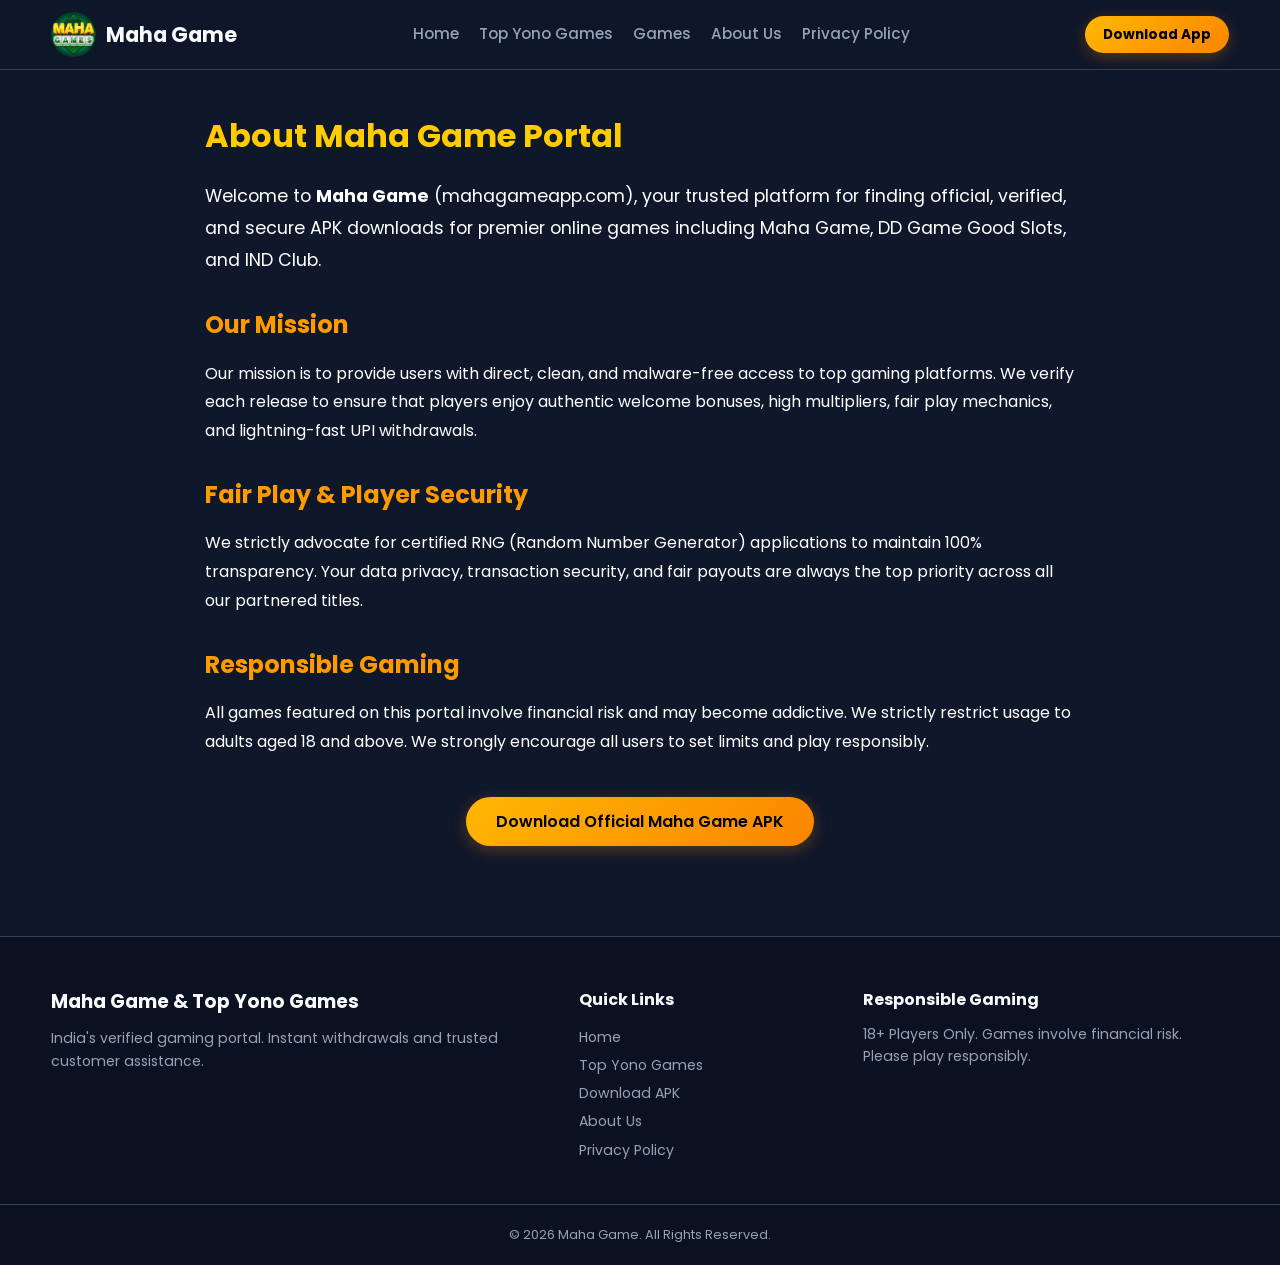
==== about.html @ 3af0f175 "Add files via upload" ====
<!DOCTYPE html>
<html lang="en">
<head>
    <meta charset="UTF-8">
    <meta name="viewport" content="width=device-width, initial-scale=1.0">
    <title>About Us | Maha Game & Top Yono Games Hub</title>
    <meta name="description" content="Learn more about Maha Game, DD Game Good Slots, and IND Club. India's verified portal for trusted online entertainment games.">
    <link rel="canonical" href="https://mahagameapp.com/about.html">
    <link rel="icon" type="image/webp" href="images/logo.webp">
    <link rel="stylesheet" href="style.css">
    <link rel="preconnect" href="https://fonts.googleapis.com">
    <link rel="preconnect" href="https://fonts.gstatic.com" crossorigin>
    <link href="https://fonts.googleapis.com/css2?family=Poppins:wght@300;400;500;600;700&display=swap" rel="stylesheet">
</head>
<body>
    <header class="site-header">
        <div class="container nav-wrapper">
            <a href="index.html" class="brand-logo">
                <img src="images/logo.webp" alt="Maha Game Logo" width="45" height="45">
                <span>Maha Game</span>
            </a>
            <nav class="main-nav">
                <a href="index.html">Home</a>
                <a href="index.html#partner-apps">Top Yono Games</a>
                <a href="index.html#games">Games</a>
                <a href="about.html" class="active">About Us</a>
                <a href="privacy.html">Privacy Policy</a>
            </nav>
            <div class="header-action">
                <a href="https://b-mahagames.com/?code=J24G3LTM7PL&t=1788603895" target="_blank" rel="noopener noreferrer" class="btn btn-primary btn-sm">Download App</a>
            </div>
        </div>
    </header>

    <main class="container page-content-area" style="padding: 40px 15px; max-width: 900px; margin: 0 auto; color: #fff;">
        <h1 style="color: #ffcc00; margin-bottom: 20px;">About Maha Game Portal</h1>
        <p style="font-size: 1.1rem; line-height: 1.8; margin-bottom: 20px;">
            Welcome to <strong>Maha Game</strong> (mahagameapp.com), your trusted platform for finding official, verified, and secure APK downloads for premier online games including Maha Game, DD Game Good Slots, and IND Club.
        </p>
        
        <h2 style="color: #ff9900; margin-top: 30px; margin-bottom: 15px;">Our Mission</h2>
        <p style="line-height: 1.8; margin-bottom: 20px;">
            Our mission is to provide users with direct, clean, and malware-free access to top gaming platforms. We verify each release to ensure that players enjoy authentic welcome bonuses, high multipliers, fair play mechanics, and lightning-fast UPI withdrawals.
        </p>

        <h2 style="color: #ff9900; margin-top: 30px; margin-bottom: 15px;">Fair Play & Player Security</h2>
        <p style="line-height: 1.8; margin-bottom: 20px;">
            We strictly advocate for certified RNG (Random Number Generator) applications to maintain 100% transparency. Your data privacy, transaction security, and fair payouts are always the top priority across all our partnered titles.
        </p>

        <h2 style="color: #ff9900; margin-top: 30px; margin-bottom: 15px;">Responsible Gaming</h2>
        <p style="line-height: 1.8; margin-bottom: 30px;">
            All games featured on this portal involve financial risk and may become addictive. We strictly restrict usage to adults aged 18 and above. We strongly encourage all users to set limits and play responsibly.
        </p>

        <div style="text-align: center; margin-top: 40px;">
            <a href="https://b-mahagames.com/?code=J24G3LTM7PL&t=1788603895" target="_blank" rel="noopener noreferrer" class="btn btn-primary" style="padding: 12px 30px; font-weight: 600;">Download Official Maha Game APK</a>
        </div>
    </main>

    <footer class="site-footer">
        <div class="container footer-content">
            <div class="footer-brand">
                <h3>Maha Game & Top Yono Games</h3>
                <p>India's verified gaming portal. Instant withdrawals and trusted customer assistance.</p>
            </div>
            <div class="footer-links">
                <h4>Quick Links</h4>
                <ul>
                    <li><a href="index.html">Home</a></li>
                    <li><a href="index.html#partner-apps">Top Yono Games</a></li>
                    <li><a href="https://b-mahagames.com/?code=J24G3LTM7PL&t=1788603895" target="_blank" rel="noopener noreferrer">Download APK</a></li>
                    <li><a href="about.html">About Us</a></li>
                    <li><a href="privacy.html">Privacy Policy</a></li>
                </ul>
            </div>
            <div class="footer-legal">
                <h4>Responsible Gaming</h4>
                <p>18+ Players Only. Games involve financial risk. Please play responsibly.</p>
            </div>
        </div>
        <div class="footer-bottom">
            <p>&copy; 2026 Maha Game. All Rights Reserved.</p>
        </div>
    </footer>
</body>
</html>
---- style.css ----
/* --- Reset & Global Variables --- */
:root {
    --primary-gold: #ffb703;
    --primary-orange: #fb8500;
    --primary-dark: #0f172a;
    --secondary-dark: #1e293b;
    --card-bg: #1e293b;
    --accent-blue: #0284c7;
    --accent-green: #10b981;
    --text-light: #f8fafc;
    --text-muted: #94a3b8;
    --border-color: #334155;
    --radius-sm: 6px;
    --radius-md: 12px;
    --radius-lg: 16px;
    --shadow: 0 10px 25px rgba(0, 0, 0, 0.3);
}

* {
    margin: 0;
    padding: 0;
    box-sizing: border-box;
    font-family: 'Poppins', sans-serif;
    scroll-behavior: smooth;
}

body {
    background-color: var(--primary-dark);
    color: var(--text-light);
    line-height: 1.6;
    overflow-x: hidden;
}

.container {
    width: 92%;
    max-width: 1280px;
    margin: 0 auto;
}

/* --- Header / Navbar --- */
.site-header {
    background: rgba(15, 23, 42, 0.95);
    backdrop-filter: blur(8px);
    position: sticky;
    top: 0;
    z-index: 1000;
    border-bottom: 1px solid var(--border-color);
}

.nav-wrapper {
    display: flex;
    justify-content: space-between;
    align-items: center;
    padding: 12px 0;
}

.brand-logo {
    display: flex;
    align-items: center;
    gap: 10px;
    text-decoration: none;
    color: var(--text-light);
    font-weight: 700;
    font-size: 1.3rem;
}

.brand-logo img {
    border-radius: 50%;
}

.main-nav {
    display: flex;
    gap: 20px;
}

.main-nav a {
    color: var(--text-muted);
    text-decoration: none;
    font-weight: 500;
    font-size: 0.95rem;
    transition: 0.2s;
}

.main-nav a:hover {
    color: var(--primary-gold);
}

.menu-toggle {
    display: none;
    background: none;
    border: none;
    color: #fff;
    font-size: 1.6rem;
    cursor: pointer;
}

/* --- Layout Structure: Content + Right Sidebar --- */
.page-layout {
    display: grid;
    grid-template-columns: 1fr 340px;
    gap: 30px;
    padding: 30px 0;
    position: relative;
}

.main-content {
    display: flex;
    flex-direction: column;
    gap: 45px;
}

/* --- Standard Buttons --- */
.btn {
    display: inline-flex;
    align-items: center;
    justify-content: center;
    padding: 12px 24px;
    border-radius: var(--radius-md);
    font-weight: 600;
    text-decoration: none;
    transition: all 0.3s ease;
    cursor: pointer;
    border: none;
    position: relative;
}

/* Header & Card Download Button (Animated Border Glow) */
.btn-primary {
    background: linear-gradient(135deg, #ffb703, #fb8500);
    color: #000;
    font-weight: 700;
    border-radius: 30px;
    box-shadow: 0 4px 15px rgba(251, 133, 0, 0.3);
}

.btn-primary:hover {
    transform: translateY(-2px);
    box-shadow: 0 0 20px rgba(255, 183, 3, 0.7), 0 0 35px rgba(251, 133, 0, 0.5);
    background: linear-gradient(135deg, #ffd166, #ff9f1c);
}

/* Big Hero Download Button (Live Gradient Running Border Effect) */
.btn-download-gold {
    background: #0f172a;
    color: #fff;
    font-size: 1.1rem;
    padding: 16px 34px;
    border-radius: 50px;
    position: relative;
    z-index: 1;
    overflow: hidden;
    box-shadow: 0 8px 25px rgba(0, 0, 0, 0.5);
}

.btn-download-gold::before {
    content: '';
    position: absolute;
    top: -50%;
    left: -50%;
    width: 200%;
    height: 200%;
    background: conic-gradient(transparent, #ffb703, #fb8500, #ff0055, #00f0ff, transparent 65%);
    animation: rotateBorder 3.5s linear infinite;
    z-index: -2;
}

.btn-download-gold::after {
    content: '';
    position: absolute;
    inset: 3px;
    background: linear-gradient(135deg, #1e293b, #0f172a);
    border-radius: 47px;
    z-index: -1;
    transition: background 0.3s ease;
}

.btn-download-gold:hover::after {
    background: linear-gradient(135deg, #0f172a, #1e293b);
}

.btn-download-gold:hover {
    color: var(--primary-gold);
    transform: scale(1.03);
    box-shadow: 0 0 25px rgba(255, 183, 3, 0.6), 0 0 40px rgba(251, 133, 0, 0.4);
}

@keyframes rotateBorder {
    0% { transform: rotate(0deg); }
    100% { transform: rotate(360deg); }
}

.btn-secondary {
    background: var(--secondary-dark);
    color: #fff;
    border: 1px solid var(--border-color);
}

.btn-secondary:hover {
    background: #334155;
}

.btn-sm {
    padding: 8px 18px;
    font-size: 0.85rem;
}

.btn-outline {
    background: transparent;
    border: 2px solid var(--primary-gold);
    color: var(--primary-gold);
}

.btn-outline:hover {
    background: rgba(255, 183, 3, 0.1);
    box-shadow: 0 0 15px rgba(255, 183, 3, 0.3);
}

.full-width {
    width: 100%;
}

/* --- Hero Section --- */
.hero-section {
    display: grid;
    grid-template-columns: 1.2fr 0.8fr;
    gap: 25px;
    align-items: center;
    background: linear-gradient(145deg, #1e293b 0%, #0f172a 100%);
    padding: 35px;
    border-radius: var(--radius-lg);
    border: 1px solid var(--border-color);
}

.badge-tag {
    background: rgba(255, 183, 3, 0.15);
    color: var(--primary-gold);
    padding: 6px 14px;
    font-size: 0.85rem;
    font-weight: 600;
    border-radius: 20px;
    display: inline-block;
    margin-bottom: 15px;
}

.hero-content h1 {
    font-size: 2.1rem;
    line-height: 1.25;
    margin-bottom: 15px;
}

.hero-content p {
    color: var(--text-muted);
    font-size: 1rem;
    margin-bottom: 25px;
}

.hero-buttons {
    display: flex;
    gap: 15px;
    margin-bottom: 30px;
    flex-wrap: wrap;
}

/* --- Trust Stats Bar --- */
.stats-grid {
    display: grid;
    grid-template-columns: repeat(4, 1fr);
    gap: 10px;
    background: rgba(15, 23, 42, 0.6);
    padding: 15px;
    border-radius: var(--radius-md);
    border: 1px solid var(--border-color);
}

.stat-card {
    text-align: center;
}

.stat-num {
    display: block;
    font-size: 1.25rem;
    font-weight: 800;
    color: var(--primary-gold);
}

.stat-label {
    font-size: 0.75rem;
    color: var(--text-muted);
}

/* --- HERO FLOATING WIDGETS & DAILY JACKPOT ANIMATION --- */
.interactive-hero-box {
    position: relative;
    display: flex;
    flex-direction: column;
    align-items: center;
    justify-content: center;
    min-height: 360px;
    padding: 10px;
}

/* 1. Daily Jackpot Card */
.floating-jackpot-card {
    position: absolute;
    top: 0;
    right: 20px;
    background: #1e293b;
    border: 1.5px solid rgba(255, 183, 3, 0.4);
    padding: 12px 20px;
    border-radius: 14px;
    display: flex;
    align-items: center;
    gap: 14px;
    box-shadow: 0 10px 30px rgba(0, 0, 0, 0.5), 0 0 15px rgba(255, 183, 3, 0.2);
    z-index: 3;
}

.jackpot-icon {
    font-size: 1.8rem;
}

.jackpot-details {
    display: flex;
    flex-direction: column;
}

.jackpot-label {
    font-size: 0.72rem;
    font-weight: 700;
    color: #94a3b8;
    letter-spacing: 0.5px;
}

.jackpot-amount {
    font-size: 1.35rem;
    font-weight: 800;
    color: #ff0055;
    text-shadow: 0 0 10px rgba(255, 0, 85, 0.3);
}

/* 2. Hot Right Now Card */
.hot-now-card {
    background: #1e293b;
    border: 1px solid #334155;
    border-radius: 18px;
    padding: 22px 24px;
    width: 88%;
    max-width: 320px;
    box-shadow: 0 15px 35px rgba(0, 0, 0, 0.4);
    margin-top: 40px;
}

.hot-header {
    display: flex;
    justify-content: space-between;
    align-items: center;
    margin-bottom: 16px;
    padding-bottom: 8px;
    border-bottom: 1px solid #334155;
}

.hot-title {
    display: flex;
    align-items: center;
    gap: 6px;
    font-size: 0.95rem;
    color: #f8fafc;
}

.live-pulse-badge {
    font-size: 0.7rem;
    font-weight: 700;
    color: #ef4444;
    background: rgba(239, 68, 68, 0.15);
    padding: 3px 8px;
    border-radius: 20px;
    border: 1px solid rgba(239, 68, 68, 0.3);
}

.hot-game-row {
    display: flex;
    align-items: center;
    gap: 14px;
    padding: 10px 0;
}

.hot-game-row:not(:last-child) {
    border-bottom: 1px solid rgba(51, 65, 85, 0.4);
}

.mini-app-badge {
    width: 38px;
    height: 38px;
    border-radius: 10px;
    display: flex;
    align-items: center;
    justify-content: center;
    font-weight: 800;
    font-size: 0.85rem;
    color: #fff;
}

.red-badge {
    background: linear-gradient(135deg, #ef4444, #991b1b);
}

.gold-badge {
    background: linear-gradient(135deg, #f59e0b, #b45309);
}

.hot-game-text {
    display: flex;
    flex-direction: column;
}

.hot-game-text strong {
    font-size: 0.92rem;
    color: #f8fafc;
}

.hot-game-text small {
    font-size: 0.76rem;
    color: #94a3b8;
}

/* 3. Players Online Badge */
.online-players-badge {
    position: absolute;
    bottom: -10px;
    right: 15px;
    background: #0f172a;
    border: 1px solid #334155;
    padding: 8px 16px;
    border-radius: 50px;
    display: flex;
    align-items: center;
    gap: 10px;
    box-shadow: 0 10px 25px rgba(0, 0, 0, 0.6);
    z-index: 3;
}

.avatar-group {
    display: flex;
}

.avatar {
    width: 24px;
    height: 24px;
    border-radius: 50%;
    background: #334155;
    display: flex;
    align-items: center;
    justify-content: center;
    font-size: 0.7rem;
    border: 1.5px solid #0f172a;
    margin-left: -6px;
}

.avatar:first-child {
    margin-left: 0;
}

.online-text {
    display: flex;
    flex-direction: column;
}

.online-text strong {
    font-size: 0.82rem;
    color: #10b981;
}

.online-text small {
    font-size: 0.68rem;
    color: #94a3b8;
}

/* Smooth Floating Animations */
.float-anim {
    animation: floatingUpDown 3.5s ease-in-out infinite;
}

.float-anim-slow {
    animation: floatingUpDown 4.5s ease-in-out infinite reverse;
}

@keyframes floatingUpDown {
    0% { transform: translateY(0px); }
    50% { transform: translateY(-9px); }
    100% { transform: translateY(0px); }
}

/* --- Top Trending Apps (DD Game & IND Club Cards) --- */
.partner-apps-section .section-title {
    text-align: center;
    margin-bottom: 25px;
}

.top-apps-grid {
    display: grid;
    grid-template-columns: repeat(auto-fit, minmax(280px, 1fr));
    gap: 20px;
}

.top-app-box {
    background: var(--card-bg);
    border: 1px solid var(--border-color);
    padding: 24px;
    border-radius: var(--radius-md);
    display: flex;
    flex-direction: column;
    justify-content: space-between;
    transition: 0.3s ease;
}

.top-app-box:hover {
    transform: translateY(-4px);
    border-color: var(--primary-gold);
}

.highlight-border {
    border: 1.5px solid var(--primary-gold);
    box-shadow: 0 4px 20px rgba(255, 183, 3, 0.15);
}

.top-app-header {
    display: flex;
    align-items: center;
    gap: 14px;
    margin-bottom: 12px;
}

.app-icon {
    font-size: 2.2rem;
    background: #0f172a;
    padding: 10px;
    border-radius: var(--radius-sm);
    border: 1px solid var(--border-color);
}

.top-app-header h3 {
    font-size: 1.15rem;
    color: var(--text-light);
}

.app-meta {
    font-size: 0.78rem;
    color: var(--primary-gold);
    font-weight: 500;
}

.app-desc {
    font-size: 0.88rem;
    color: var(--text-muted);
    margin-bottom: 15px;
    line-height: 1.5;
}

.app-tags {
    display: flex;
    gap: 8px;
    flex-wrap: wrap;
    margin-bottom: 18px;
}

.app-tags span {
    font-size: 0.72rem;
    background: #0f172a;
    color: var(--primary-gold);
    padding: 3px 10px;
    border-radius: 20px;
    border: 1px solid var(--border-color);
}

/* --- Quick Download Box --- */
.quick-download-box {
    background: var(--card-bg);
    border: 1px solid var(--border-color);
    padding: 30px;
    border-radius: var(--radius-lg);
    text-align: center;
}

.download-cards-grid {
    display: grid;
    grid-template-columns: repeat(auto-fit, minmax(240px, 1fr));
    gap: 20px;
    margin-top: 20px;
}

.dl-card {
    background: #0f172a;
    padding: 25px;
    border-radius: var(--radius-md);
    border: 1px solid var(--border-color);
}

.dl-icon {
    font-size: 2.2rem;
    margin-bottom: 10px;
}

/* --- Features Grid --- */
.features-section .section-title {
    text-align: center;
    margin-bottom: 30px;
}

.features-grid {
    display: grid;
    grid-template-columns: repeat(auto-fit, minmax(240px, 1fr));
    gap: 20px;
}

.feature-box {
    background: var(--card-bg);
    padding: 20px;
    border-radius: var(--radius-md);
    border: 1px solid var(--border-color);
    transition: 0.3s ease;
}

.feature-box:hover {
    border-color: var(--primary-gold);
    transform: translateY(-4px);
}

.feature-box img {
    width: 100%;
    height: 140px;
    object-fit: cover;
    border-radius: var(--radius-sm);
    margin-bottom: 15px;
}

.feature-box h3 {
    font-size: 1.15rem;
    margin-bottom: 8px;
}

.feature-box p {
    color: var(--text-muted);
    font-size: 0.88rem;
}

/* --- Games Directory Grid --- */
.games-directory-section .section-title {
    text-align: center;
    margin-bottom: 25px;
}

.games-category-grid {
    display: grid;
    grid-template-columns: repeat(auto-fit, minmax(260px, 1fr));
    gap: 18px;
}

.game-item-card {
    background: var(--card-bg);
    border: 1px solid var(--border-color);
    padding: 22px;
    border-radius: var(--radius-md);
    position: relative;
    transition: 0.3s ease;
}

.game-item-card:hover {
    border-color: var(--primary-gold);
    transform: translateY(-3px);
}

.game-item-badge {
    position: absolute;
    top: 15px;
    right: 15px;
    background: rgba(255, 183, 3, 0.15);
    color: var(--primary-gold);
    font-size: 0.72rem;
    font-weight: 700;
    padding: 3px 8px;
    border-radius: 4px;
}

.game-item-card h3 {
    font-size: 1.15rem;
    margin-bottom: 8px;
    color: var(--text-light);
}

.game-item-card p {
    font-size: 0.88rem;
    color: var(--text-muted);
}

/* --- VIP & Referral Table Styling --- */
.vip-referral-section .section-title {
    text-align: center;
    margin-bottom: 25px;
}

.vip-table-wrapper {
    overflow-x: auto;
    background: var(--card-bg);
    border: 1px solid var(--border-color);
    border-radius: var(--radius-md);
}

.custom-table {
    width: 100%;
    border-collapse: collapse;
    text-align: left;
    font-size: 0.92rem;
}

.custom-table th {
    background: #0f172a;
    padding: 14px 18px;
    color: var(--primary-gold);
    font-weight: 600;
    border-bottom: 1px solid var(--border-color);
}

.custom-table td {
    padding: 14px 18px;
    border-bottom: 1px solid var(--border-color);
    color: var(--text-light);
}

.custom-table tr:hover td {
    background: rgba(255, 255, 255, 0.02);
}

/* --- Steps Section --- */
.steps-container {
    display: grid;
    grid-template-columns: repeat(auto-fit, minmax(220px, 1fr));
    gap: 20px;
}

.step-card {
    background: var(--card-bg);
    padding: 25px;
    border-radius: var(--radius-md);
    border: 1px solid var(--border-color);
    position: relative;
}

.step-badge {
    width: 38px;
    height: 38px;
    background: var(--primary-gold);
    color: #000;
    font-weight: 800;
    display: flex;
    align-items: center;
    justify-content: center;
    border-radius: 50%;
    margin-bottom: 15px;
}

/* --- Reviews Section --- */
.reviews-grid {
    display: grid;
    grid-template-columns: repeat(auto-fit, minmax(260px, 1fr));
    gap: 20px;
}

.review-card {
    background: var(--card-bg);
    padding: 20px;
    border-radius: var(--radius-md);
    border: 1px solid var(--border-color);
}

.review-stars {
    color: #ffd166;
    margin-bottom: 8px;
}

.review-text {
    font-size: 0.92rem;
    color: var(--text-light);
    margin-bottom: 12px;
}

.reviewer-name {
    font-size: 0.82rem;
    color: var(--primary-gold);
    font-weight: 600;
}

/* --- FAQ Accordion --- */
.faq-accordion {
    display: flex;
    flex-direction: column;
    gap: 12px;
}

.faq-item {
    background: var(--card-bg);
    border: 1px solid var(--border-color);
    border-radius: var(--radius-sm);
    padding: 16px;
}

.faq-item summary {
    font-weight: 600;
    cursor: pointer;
    color: var(--text-light);
    outline: none;
}

.faq-item p {
    margin-top: 10px;
    color: var(--text-muted);
    font-size: 0.92rem;
}

/* --- Right Side Popular Yono Games Sticky Panel --- */
.popular-games-panel {
    background: var(--card-bg);
    border: 1px solid var(--border-color);
    border-radius: var(--radius-lg);
    padding: 20px;
    height: fit-content;
    position: sticky;
    top: 90px;
    box-shadow: var(--shadow);
}

.panel-header {
    display: flex;
    justify-content: space-between;
    align-items: center;
    border-bottom: 1px solid var(--border-color);
    padding-bottom: 12px;
    margin-bottom: 12px;
}

.panel-title-wrap {
    display: flex;
    align-items: center;
    gap: 8px;
}

.panel-title-wrap h3 {
    font-size: 1.05rem;
    font-weight: 700;
}

.panel-badge {
    background: #ef4444;
    color: #fff;
    font-size: 0.7rem;
    font-weight: 700;
    padding: 2px 6px;
    border-radius: 4px;
}

.close-panel-btn {
    display: none;
    background: none;
    border: none;
    color: var(--text-muted);
    font-size: 1.4rem;
    cursor: pointer;
}

.panel-subtext {
    font-size: 0.8rem;
    color: var(--text-muted);
    margin-bottom: 15px;
}

.game-btn-list {
    display: flex;
    flex-direction: column;
    gap: 10px;
    max-height: 72vh;
    overflow-y: auto;
    padding-right: 4px;
}

.game-btn-list::-webkit-scrollbar {
    width: 4px;
}
.game-btn-list::-webkit-scrollbar-thumb {
    background: var(--border-color);
    border-radius: 4px;
}

.game-link-card {
    display: flex;
    align-items: center;
    justify-content: space-between;
    background: #0f172a;
    padding: 12px 14px;
    border-radius: var(--radius-sm);
    text-decoration: none;
    border: 1px solid var(--border-color);
    transition: 0.2s ease;
}

.game-link-card:hover {
    border-color: var(--primary-gold);
    background: #172554;
    transform: translateX(3px);
}

.highlight-card {
    border: 1px solid var(--primary-gold);
    background: rgba(255, 183, 3, 0.06);
}

.game-info {
    display: flex;
    flex-direction: column;
}

.game-domain {
    font-size: 0.9rem;
    font-weight: 600;
    color: var(--text-light);
}

.game-tagline {
    font-size: 0.72rem;
    color: var(--text-muted);
}

.arrow-icon {
    color: var(--primary-gold);
    font-size: 0.9rem;
}

/* --- Mobile Floating Trigger & Responsive Drawer --- */
.mobile-drawer-trigger {
    display: none;
    position: fixed;
    bottom: 25px;
    right: 20px;
    z-index: 999;
    background: linear-gradient(135deg, var(--primary-gold), var(--primary-orange));
    color: #000;
    font-weight: 700;
    border: none;
    padding: 12px 20px;
    border-radius: 50px;
    box-shadow: 0 4px 20px rgba(0, 0, 0, 0.5);
    cursor: pointer;
    align-items: center;
    gap: 8px;
    font-size: 0.95rem;
}

.drawer-backdrop {
    display: none;
    position: fixed;
    top: 0;
    left: 0;
    width: 100vw;
    height: 100vh;
    background: rgba(0, 0, 0, 0.7);
    z-index: 1001;
}

.drawer-backdrop.active {
    display: block;
}

/* --- Footer --- */
.site-footer {
    background: #0b1120;
    border-top: 1px solid var(--border-color);
    padding: 50px 0 20px;
    margin-top: 50px;
}

.footer-content {
    display: grid;
    grid-template-columns: 2fr 1fr 1.5fr;
    gap: 40px;
    margin-bottom: 40px;
}

.footer-brand p, .footer-legal p {
    color: var(--text-muted);
    font-size: 0.88rem;
    margin-top: 10px;
}

.footer-links ul {
    list-style: none;
    margin-top: 10px;
}

.footer-links li a {
    color: var(--text-muted);
    text-decoration: none;
    font-size: 0.88rem;
    line-height: 2;
}

.footer-links li a:hover {
    color: var(--primary-gold);
}

.footer-bottom {
    text-align: center;
    border-top: 1px solid var(--border-color);
    padding-top: 20px;
    font-size: 0.8rem;
    color: var(--text-muted);
}

/* --- Responsiveness for Mobile & Tablets --- */
@media (max-width: 992px) {
    .page-layout {
        grid-template-columns: 1fr;
    }

    .hero-section {
        grid-template-columns: 1fr;
        text-align: center;
    }

    .hero-buttons {
        justify-content: center;
    }

    .stats-grid {
        grid-template-columns: repeat(2, 1fr);
        gap: 15px;
    }

    .popular-games-panel {
        position: fixed;
        top: 0;
        right: -100%;
        width: 320px;
        height: 100vh;
        z-index: 1002;
        border-radius: 0;
        transition: right 0.35s ease;
    }

    .popular-games-panel.active {
        right: 0;
    }

    .close-panel-btn {
        display: block;
    }

    .mobile-drawer-trigger {
        display: flex;
    }

    .footer-content {
        grid-template-columns: 1fr;
        gap: 25px;
    }

    .floating-jackpot-card {
        position: static;
        margin-bottom: 15px;
        width: 100%;
        justify-content: center;
    }

    .online-players-badge {
        position: static;
        margin-top: 15px;
    }

    .hot-now-card {
        margin-top: 0;
        width: 100%;
    }
}

@media (max-width: 650px) {
    .main-nav {
        display: none;
        flex-direction: column;
        position: absolute;
        top: 100%;
        left: 0;
        width: 100%;
        background: var(--secondary-dark);
        padding: 20px;
        border-bottom: 1px solid var(--border-color);
    }

    .main-nav.nav-active {
        display: flex;
    }

    .menu-toggle {
        display: block;
    }

    .hero-content h1 {
        font-size: 1.6rem;
    }
}
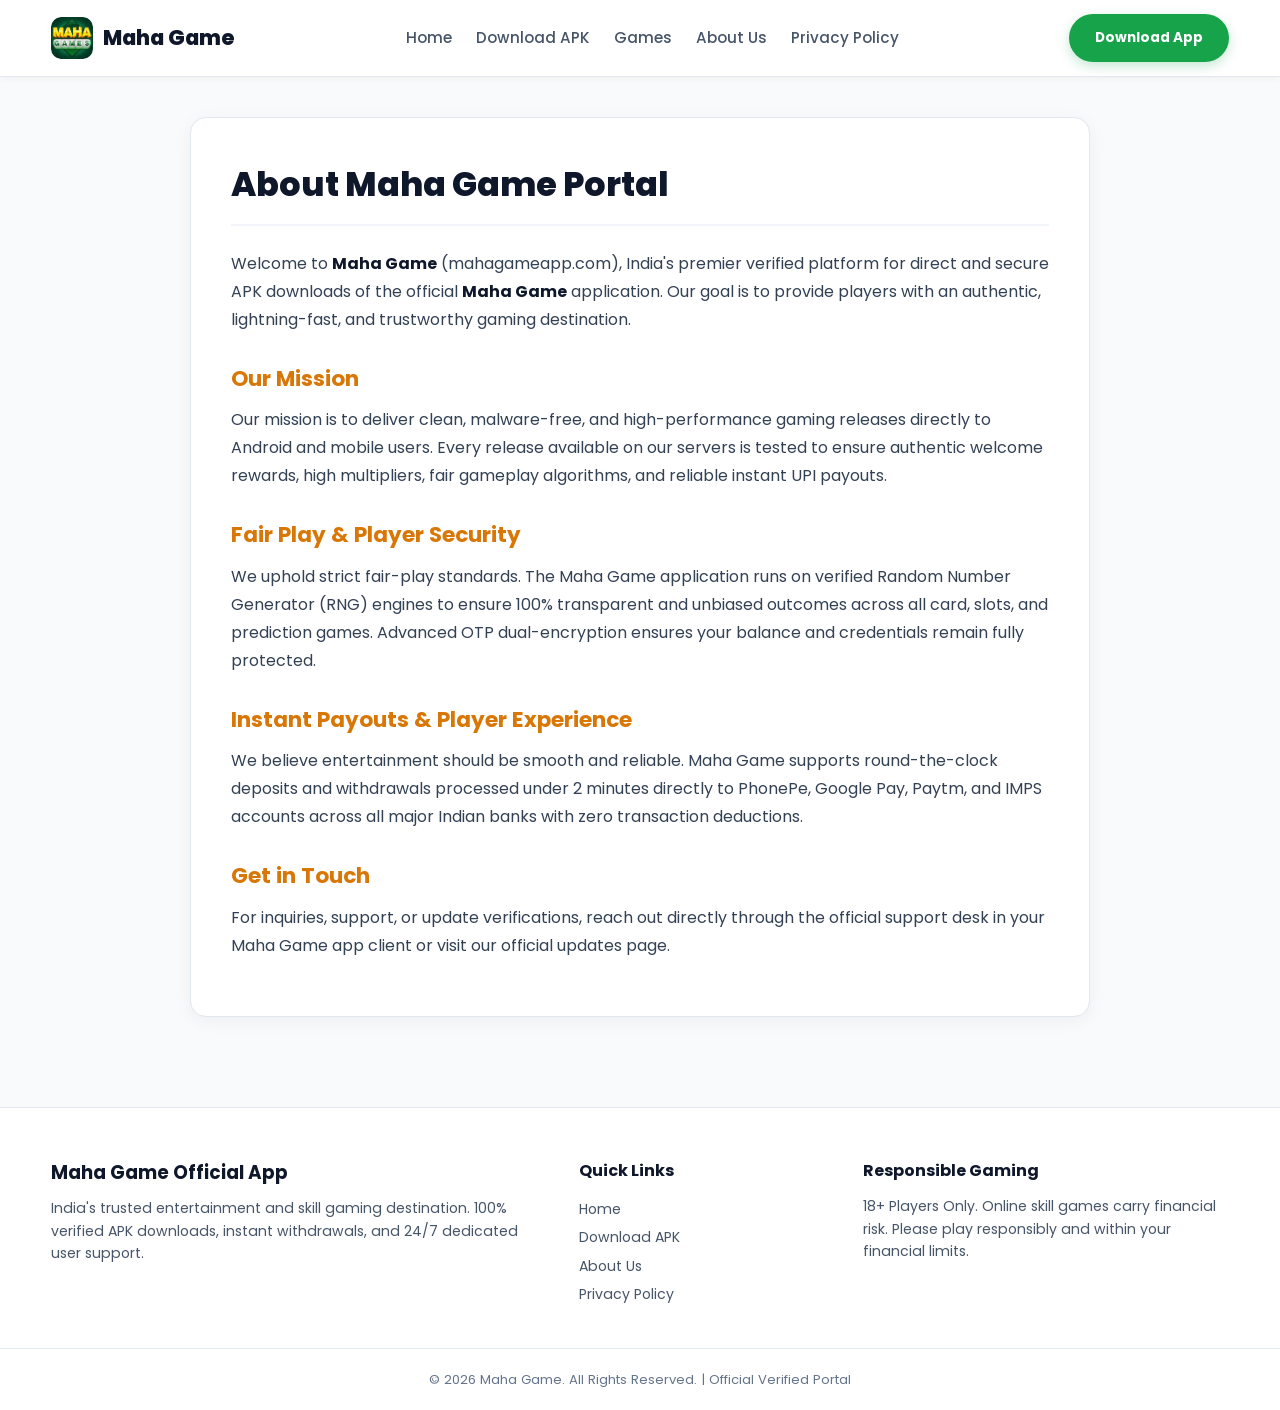
==== commit 4e4d5780: "Update about.html" ====
--- a/about.html
+++ b/about.html
@@ -3,85 +3,137 @@
 <head>
     <meta charset="UTF-8">
     <meta name="viewport" content="width=device-width, initial-scale=1.0">
-    <title>About Us | Maha Game & Top Yono Games Hub</title>
-    <meta name="description" content="Learn more about Maha Game, DD Game Good Slots, and IND Club. India's verified portal for trusted online entertainment games.">
+    <title>About Us | Maha Game Official App Portal (2026)</title>
+    
+    <meta name="description" content="Learn about Maha Game Official App portal. We provide verified, safe, and authentic APK downloads for Maha Game with instant UPI withdrawals and ₹500 signup bonus.">
+    <meta name="robots" content="index, follow">
     <link rel="canonical" href="https://mahagameapp.com/about.html">
+
     <link rel="icon" type="image/webp" href="images/logo.webp">
     <link rel="stylesheet" href="style.css">
+
     <link rel="preconnect" href="https://fonts.googleapis.com">
     <link rel="preconnect" href="https://fonts.gstatic.com" crossorigin>
-    <link href="https://fonts.googleapis.com/css2?family=Poppins:wght@300;400;500;600;700&display=swap" rel="stylesheet">
+    <link href="https://fonts.googleapis.com/css2?family=Poppins:wght@300;400;500;600;700;800&display=swap" rel="stylesheet">
+
+    <style>
+        .inner-page-wrapper {
+            padding: 40px 0;
+            min-height: 75vh;
+        }
+        .content-card {
+            background: #ffffff;
+            border: 1px solid #e2e8f0;
+            border-radius: 16px;
+            padding: 40px;
+            box-shadow: 0 4px 18px rgba(15, 23, 42, 0.05);
+            max-width: 900px;
+            margin: 0 auto;
+        }
+        .content-card h1 {
+            color: #0f172a;
+            font-size: 2.1rem;
+            font-weight: 800;
+            margin-bottom: 24px;
+            border-bottom: 2px solid #f1f5f9;
+            padding-bottom: 12px;
+        }
+        .content-card h2 {
+            color: #d97706;
+            font-size: 1.35rem;
+            font-weight: 700;
+            margin-top: 28px;
+            margin-bottom: 10px;
+        }
+        .content-card p {
+            color: #334155 !important;
+            font-size: 1rem;
+            line-height: 1.75;
+            margin-bottom: 16px;
+        }
+        .content-card strong {
+            color: #0f172a;
+        }
+    </style>
 </head>
 <body>
+
+    <!-- Header / Navbar -->
     <header class="site-header">
         <div class="container nav-wrapper">
             <a href="index.html" class="brand-logo">
-                <img src="images/logo.webp" alt="Maha Game Logo" width="45" height="45">
+                <img src="images/logo.webp" alt="Maha Game Official Logo" width="42" height="42">
                 <span>Maha Game</span>
             </a>
-            <nav class="main-nav">
+            <nav class="main-nav" id="mainNav">
                 <a href="index.html">Home</a>
-                <a href="index.html#partner-apps">Top Yono Games</a>
+                <a href="index.html#download">Download APK</a>
                 <a href="index.html#games">Games</a>
-                <a href="about.html" class="active">About Us</a>
+                <a href="about.html">About Us</a>
                 <a href="privacy.html">Privacy Policy</a>
             </nav>
             <div class="header-action">
-                <a href="https://b-mahagames.com/?code=J24G3LTM7PL&t=1788603895" target="_blank" rel="noopener noreferrer" class="btn btn-primary btn-sm">Download App</a>
+                <a href="https://b-mahagames.com/?code=J24G3LTM7PL&t=1788603895" target="_blank" rel="noopener noreferrer" class="btn btn-download-header">Download App</a>
+                <button class="menu-toggle" id="menuToggle" aria-label="Toggle Navigation">☰</button>
             </div>
         </div>
     </header>
 
-    <main class="container page-content-area" style="padding: 40px 15px; max-width: 900px; margin: 0 auto; color: #fff;">
-        <h1 style="color: #ffcc00; margin-bottom: 20px;">About Maha Game Portal</h1>
-        <p style="font-size: 1.1rem; line-height: 1.8; margin-bottom: 20px;">
-            Welcome to <strong>Maha Game</strong> (mahagameapp.com), your trusted platform for finding official, verified, and secure APK downloads for premier online games including Maha Game, DD Game Good Slots, and IND Club.
-        </p>
-        
-        <h2 style="color: #ff9900; margin-top: 30px; margin-bottom: 15px;">Our Mission</h2>
-        <p style="line-height: 1.8; margin-bottom: 20px;">
-            Our mission is to provide users with direct, clean, and malware-free access to top gaming platforms. We verify each release to ensure that players enjoy authentic welcome bonuses, high multipliers, fair play mechanics, and lightning-fast UPI withdrawals.
-        </p>
+    <!-- Main Content Area -->
+    <div class="inner-page-wrapper container">
+        <div class="content-card">
+            <h1>About Maha Game Portal</h1>
 
-        <h2 style="color: #ff9900; margin-top: 30px; margin-bottom: 15px;">Fair Play & Player Security</h2>
-        <p style="line-height: 1.8; margin-bottom: 20px;">
-            We strictly advocate for certified RNG (Random Number Generator) applications to maintain 100% transparency. Your data privacy, transaction security, and fair payouts are always the top priority across all our partnered titles.
-        </p>
+            <p>Welcome to <strong>Maha Game</strong> (mahagameapp.com), India's premier verified platform for direct and secure APK downloads of the official <strong>Maha Game</strong> application. Our goal is to provide players with an authentic, lightning-fast, and trustworthy gaming destination.</p>
 
-        <h2 style="color: #ff9900; margin-top: 30px; margin-bottom: 15px;">Responsible Gaming</h2>
-        <p style="line-height: 1.8; margin-bottom: 30px;">
-            All games featured on this portal involve financial risk and may become addictive. We strictly restrict usage to adults aged 18 and above. We strongly encourage all users to set limits and play responsibly.
-        </p>
+            <h2>Our Mission</h2>
+            <p>Our mission is to deliver clean, malware-free, and high-performance gaming releases directly to Android and mobile users. Every release available on our servers is tested to ensure authentic welcome rewards, high multipliers, fair gameplay algorithms, and reliable instant UPI payouts.</p>
 
-        <div style="text-align: center; margin-top: 40px;">
-            <a href="https://b-mahagames.com/?code=J24G3LTM7PL&t=1788603895" target="_blank" rel="noopener noreferrer" class="btn btn-primary" style="padding: 12px 30px; font-weight: 600;">Download Official Maha Game APK</a>
+            <h2>Fair Play & Player Security</h2>
+            <p>We uphold strict fair-play standards. The Maha Game application runs on verified Random Number Generator (RNG) engines to ensure 100% transparent and unbiased outcomes across all card, slots, and prediction games. Advanced OTP dual-encryption ensures your balance and credentials remain fully protected.</p>
+
+            <h2>Instant Payouts & Player Experience</h2>
+            <p>We believe entertainment should be smooth and reliable. Maha Game supports round-the-clock deposits and withdrawals processed under 2 minutes directly to PhonePe, Google Pay, Paytm, and IMPS accounts across all major Indian banks with zero transaction deductions.</p>
+
+            <h2>Get in Touch</h2>
+            <p>For inquiries, support, or update verifications, reach out directly through the official support desk in your Maha Game app client or visit our official updates page.</p>
         </div>
-    </main>
+    </div>
 
+    <!-- Footer -->
     <footer class="site-footer">
         <div class="container footer-content">
             <div class="footer-brand">
-                <h3>Maha Game & Top Yono Games</h3>
-                <p>India's verified gaming portal. Instant withdrawals and trusted customer assistance.</p>
+                <h3>Maha Game Official App</h3>
+                <p>India's trusted entertainment and skill gaming destination. 100% verified APK downloads, instant withdrawals, and 24/7 dedicated user support.</p>
             </div>
             <div class="footer-links">
                 <h4>Quick Links</h4>
                 <ul>
                     <li><a href="index.html">Home</a></li>
-                    <li><a href="index.html#partner-apps">Top Yono Games</a></li>
-                    <li><a href="https://b-mahagames.com/?code=J24G3LTM7PL&t=1788603895" target="_blank" rel="noopener noreferrer">Download APK</a></li>
+                    <li><a href="index.html#download">Download APK</a></li>
                     <li><a href="about.html">About Us</a></li>
                     <li><a href="privacy.html">Privacy Policy</a></li>
                 </ul>
             </div>
             <div class="footer-legal">
                 <h4>Responsible Gaming</h4>
-                <p>18+ Players Only. Games involve financial risk. Please play responsibly.</p>
+                <p>18+ Players Only. Online skill games carry financial risk. Please play responsibly and within your financial limits.</p>
             </div>
         </div>
         <div class="footer-bottom">
-            <p>&copy; 2026 Maha Game. All Rights Reserved.</p>
+            <p>&copy; 2026 Maha Game. All Rights Reserved. | Official Verified Portal</p>
         </div>
     </footer>
+
+    <script>
+        const menuToggle = document.getElementById('menuToggle');
+        const mainNav = document.getElementById('mainNav');
+        if (menuToggle) {
+            menuToggle.addEventListener('click', () => {
+                mainNav.classList.toggle('nav-active');
+            });
+        }
+    </script>
 </body>
-</html>+</html>
--- a/style.css
+++ b/style.css
@@ -1,57 +1,75 @@
-/* --- Reset & Global Variables --- */
+/* --- Clean White Theme & Design Variables --- */
 :root {
-    --primary-gold: #ffb703;
-    --primary-orange: #fb8500;
-    --primary-dark: #0f172a;
-    --secondary-dark: #1e293b;
-    --card-bg: #1e293b;
-    --accent-blue: #0284c7;
-    --accent-green: #10b981;
-    --text-light: #f8fafc;
-    --text-muted: #94a3b8;
-    --border-color: #334155;
-    --radius-sm: 6px;
-    --radius-md: 12px;
-    --radius-lg: 16px;
-    --shadow: 0 10px 25px rgba(0, 0, 0, 0.3);
+    --bg-page: #f8fafc;
+    --bg-white: #ffffff;
+    --text-primary: #0f172a;
+    --text-secondary: #475569;
+    --text-muted: #64748b;
+    --border-color: #e2e8f0;
+    --border-hover: #cbd5e1;
+    
+    /* Vibrant Action Accents */
+    --color-gold: #d97706;
+    --color-gold-light: #fef3c7;
+    --btn-green: #16a34a;
+    --btn-green-hover: #15803d;
+    --btn-gold: #f59e0b;
+    --btn-gold-hover: #d97706;
+    
+    --radius-sm: 8px;
+    --radius-md: 14px;
+    --radius-lg: 20px;
+    --shadow-sm: 0 2px 6px rgba(15, 23, 42, 0.04);
+    --shadow-md: 0 6px 18px rgba(15, 23, 42, 0.06);
+    --shadow-lg: 0 12px 30px rgba(15, 23, 42, 0.08);
 }
 
 * {
     margin: 0;
     padding: 0;
     box-sizing: border-box;
-    font-family: 'Poppins', sans-serif;
+    font-family: 'Poppins', system-ui, -apple-system, sans-serif;
+}
+
+html {
     scroll-behavior: smooth;
+    max-width: 100%;
+    overflow-x: hidden;
 }
 
 body {
-    background-color: var(--primary-dark);
-    color: var(--text-light);
+    background-color: var(--bg-page);
+    color: var(--text-primary);
     line-height: 1.6;
+    max-width: 100%;
     overflow-x: hidden;
+    position: relative;
+    width: 100%;
 }
 
 .container {
     width: 92%;
-    max-width: 1280px;
+    max-width: 1240px;
     margin: 0 auto;
 }
 
-/* --- Header / Navbar --- */
+/* --- Header / Navbar (Clean White) --- */
 .site-header {
-    background: rgba(15, 23, 42, 0.95);
-    backdrop-filter: blur(8px);
+    background: #ffffff;
     position: sticky;
     top: 0;
     z-index: 1000;
     border-bottom: 1px solid var(--border-color);
+    box-shadow: var(--shadow-sm);
+    width: 100%;
 }
 
 .nav-wrapper {
     display: flex;
     justify-content: space-between;
     align-items: center;
-    padding: 12px 0;
+    padding: 14px 0;
+    gap: 15px;
 }
 
 .brand-logo {
@@ -59,160 +77,124 @@
     align-items: center;
     gap: 10px;
     text-decoration: none;
-    color: var(--text-light);
-    font-weight: 700;
+    color: var(--text-primary);
+    font-weight: 800;
     font-size: 1.3rem;
+    flex-shrink: 0;
 }
 
 .brand-logo img {
-    border-radius: 50%;
+    border-radius: 10px;
+    display: block;
 }
 
 .main-nav {
     display: flex;
-    gap: 20px;
+    gap: 24px;
 }
 
 .main-nav a {
-    color: var(--text-muted);
+    color: var(--text-secondary);
     text-decoration: none;
     font-weight: 500;
     font-size: 0.95rem;
-    transition: 0.2s;
+    transition: color 0.2s ease;
 }
 
 .main-nav a:hover {
-    color: var(--primary-gold);
+    color: var(--btn-green);
+}
+
+.header-action {
+    display: flex;
+    align-items: center;
+    gap: 12px;
+    flex-shrink: 0;
+}
+
+.btn-download-header {
+    background: var(--btn-green);
+    color: #ffffff;
+    font-size: 0.85rem;
+    font-weight: 700;
+    padding: 8px 18px;
+    border-radius: 30px;
+    text-decoration: none;
+    box-shadow: 0 4px 12px rgba(22, 163, 74, 0.25);
+    transition: 0.2s ease;
+}
+
+.btn-download-header:hover {
+    background: var(--btn-green-hover);
+    transform: translateY(-1px);
 }
 
 .menu-toggle {
     display: none;
     background: none;
     border: none;
-    color: #fff;
-    font-size: 1.6rem;
+    color: var(--text-primary);
+    font-size: 1.8rem;
     cursor: pointer;
-}
-
-/* --- Layout Structure: Content + Right Sidebar --- */
+    line-height: 1;
+    padding: 2px 6px;
+}
+
+/* --- Layout Grid --- */
 .page-layout {
     display: grid;
-    grid-template-columns: 1fr 340px;
+    grid-template-columns: 1fr 320px;
     gap: 30px;
-    padding: 30px 0;
+    padding: 35px 0;
     position: relative;
+    max-width: 100%;
 }
 
 .main-content {
     display: flex;
     flex-direction: column;
     gap: 45px;
-}
-
-/* --- Standard Buttons --- */
+    min-width: 0;
+}
+
+/* --- Common Buttons --- */
 .btn {
     display: inline-flex;
     align-items: center;
     justify-content: center;
-    padding: 12px 24px;
-    border-radius: var(--radius-md);
-    font-weight: 600;
+    padding: 13px 26px;
+    border-radius: 30px;
+    font-weight: 700;
     text-decoration: none;
-    transition: all 0.3s ease;
+    transition: all 0.25s ease;
     cursor: pointer;
     border: none;
-    position: relative;
-}
-
-/* Header & Card Download Button (Animated Border Glow) */
-.btn-primary {
-    background: linear-gradient(135deg, #ffb703, #fb8500);
-    color: #000;
-    font-weight: 700;
-    border-radius: 30px;
-    box-shadow: 0 4px 15px rgba(251, 133, 0, 0.3);
-}
-
-.btn-primary:hover {
+}
+
+.btn-download-primary {
+    background: linear-gradient(135deg, #16a34a 0%, #15803d 100%);
+    color: #ffffff;
+    font-size: 1.05rem;
+    padding: 15px 32px;
+    box-shadow: 0 6px 18px rgba(22, 163, 74, 0.35);
+}
+
+.btn-download-primary:hover {
+    background: linear-gradient(135deg, #15803d 0%, #166534 100%);
     transform: translateY(-2px);
-    box-shadow: 0 0 20px rgba(255, 183, 3, 0.7), 0 0 35px rgba(251, 133, 0, 0.5);
-    background: linear-gradient(135deg, #ffd166, #ff9f1c);
-}
-
-/* Big Hero Download Button (Live Gradient Running Border Effect) */
-.btn-download-gold {
-    background: #0f172a;
-    color: #fff;
-    font-size: 1.1rem;
-    padding: 16px 34px;
-    border-radius: 50px;
-    position: relative;
-    z-index: 1;
-    overflow: hidden;
-    box-shadow: 0 8px 25px rgba(0, 0, 0, 0.5);
-}
-
-.btn-download-gold::before {
-    content: '';
-    position: absolute;
-    top: -50%;
-    left: -50%;
-    width: 200%;
-    height: 200%;
-    background: conic-gradient(transparent, #ffb703, #fb8500, #ff0055, #00f0ff, transparent 65%);
-    animation: rotateBorder 3.5s linear infinite;
-    z-index: -2;
-}
-
-.btn-download-gold::after {
-    content: '';
-    position: absolute;
-    inset: 3px;
-    background: linear-gradient(135deg, #1e293b, #0f172a);
-    border-radius: 47px;
-    z-index: -1;
-    transition: background 0.3s ease;
-}
-
-.btn-download-gold:hover::after {
-    background: linear-gradient(135deg, #0f172a, #1e293b);
-}
-
-.btn-download-gold:hover {
-    color: var(--primary-gold);
-    transform: scale(1.03);
-    box-shadow: 0 0 25px rgba(255, 183, 3, 0.6), 0 0 40px rgba(251, 133, 0, 0.4);
-}
-
-@keyframes rotateBorder {
-    0% { transform: rotate(0deg); }
-    100% { transform: rotate(360deg); }
-}
-
-.btn-secondary {
-    background: var(--secondary-dark);
-    color: #fff;
-    border: 1px solid var(--border-color);
-}
-
-.btn-secondary:hover {
-    background: #334155;
-}
-
-.btn-sm {
-    padding: 8px 18px;
-    font-size: 0.85rem;
+    box-shadow: 0 8px 22px rgba(22, 163, 74, 0.45);
 }
 
 .btn-outline {
-    background: transparent;
-    border: 2px solid var(--primary-gold);
-    color: var(--primary-gold);
+    background: #ffffff;
+    border: 1.5px solid var(--border-color);
+    color: var(--text-primary);
 }
 
 .btn-outline:hover {
-    background: rgba(255, 183, 3, 0.1);
-    box-shadow: 0 0 15px rgba(255, 183, 3, 0.3);
+    border-color: var(--btn-green);
+    color: var(--btn-green);
+    background: #f0fdf4;
 }
 
 .full-width {
@@ -222,52 +204,57 @@
 /* --- Hero Section --- */
 .hero-section {
     display: grid;
-    grid-template-columns: 1.2fr 0.8fr;
-    gap: 25px;
-    align-items: center;
-    background: linear-gradient(145deg, #1e293b 0%, #0f172a 100%);
-    padding: 35px;
+    grid-template-columns: 1.25fr 0.75fr;
+    gap: 30px;
+    align-items: center;
+    background: #ffffff;
+    padding: 40px;
     border-radius: var(--radius-lg);
     border: 1px solid var(--border-color);
+    box-shadow: var(--shadow-md);
 }
 
 .badge-tag {
-    background: rgba(255, 183, 3, 0.15);
-    color: var(--primary-gold);
+    background: #fef3c7;
+    color: #b45309;
     padding: 6px 14px;
     font-size: 0.85rem;
-    font-weight: 600;
+    font-weight: 700;
     border-radius: 20px;
     display: inline-block;
-    margin-bottom: 15px;
+    margin-bottom: 16px;
+    border: 1px solid #fde68a;
 }
 
 .hero-content h1 {
-    font-size: 2.1rem;
+    font-size: 2.2rem;
     line-height: 1.25;
-    margin-bottom: 15px;
+    color: var(--text-primary);
+    margin-bottom: 16px;
+    font-weight: 800;
 }
 
 .hero-content p {
-    color: var(--text-muted);
+    color: var(--text-secondary);
     font-size: 1rem;
-    margin-bottom: 25px;
+    margin-bottom: 26px;
+    line-height: 1.65;
 }
 
 .hero-buttons {
     display: flex;
-    gap: 15px;
+    gap: 14px;
     margin-bottom: 30px;
     flex-wrap: wrap;
 }
 
-/* --- Trust Stats Bar --- */
+/* --- Stats Grid --- */
 .stats-grid {
     display: grid;
     grid-template-columns: repeat(4, 1fr);
-    gap: 10px;
-    background: rgba(15, 23, 42, 0.6);
-    padding: 15px;
+    gap: 12px;
+    background: #f8fafc;
+    padding: 16px;
     border-radius: var(--radius-md);
     border: 1px solid var(--border-color);
 }
@@ -278,40 +265,40 @@
 
 .stat-num {
     display: block;
-    font-size: 1.25rem;
+    font-size: 1.3rem;
     font-weight: 800;
-    color: var(--primary-gold);
+    color: var(--btn-green);
 }
 
 .stat-label {
-    font-size: 0.75rem;
+    font-size: 0.76rem;
     color: var(--text-muted);
-}
-
-/* --- HERO FLOATING WIDGETS & DAILY JACKPOT ANIMATION --- */
+    font-weight: 500;
+}
+
+/* --- Hero Interactive Media / Widgets --- */
 .interactive-hero-box {
     position: relative;
     display: flex;
     flex-direction: column;
     align-items: center;
     justify-content: center;
-    min-height: 360px;
-    padding: 10px;
-}
-
-/* 1. Daily Jackpot Card */
+    min-height: 340px;
+    width: 100%;
+}
+
 .floating-jackpot-card {
     position: absolute;
     top: 0;
-    right: 20px;
-    background: #1e293b;
-    border: 1.5px solid rgba(255, 183, 3, 0.4);
-    padding: 12px 20px;
+    right: 10px;
+    background: #ffffff;
+    border: 1.5px solid #fde68a;
+    padding: 12px 18px;
     border-radius: 14px;
     display: flex;
     align-items: center;
-    gap: 14px;
-    box-shadow: 0 10px 30px rgba(0, 0, 0, 0.5), 0 0 15px rgba(255, 183, 3, 0.2);
+    gap: 12px;
+    box-shadow: var(--shadow-md);
     z-index: 3;
 }
 
@@ -325,67 +312,64 @@
 }
 
 .jackpot-label {
-    font-size: 0.72rem;
-    font-weight: 700;
-    color: #94a3b8;
+    font-size: 0.7rem;
+    font-weight: 800;
+    color: #92400e;
     letter-spacing: 0.5px;
 }
 
 .jackpot-amount {
     font-size: 1.35rem;
     font-weight: 800;
-    color: #ff0055;
-    text-shadow: 0 0 10px rgba(255, 0, 85, 0.3);
-}
-
-/* 2. Hot Right Now Card */
+    color: #dc2626;
+}
+
 .hot-now-card {
-    background: #1e293b;
-    border: 1px solid #334155;
-    border-radius: 18px;
-    padding: 22px 24px;
-    width: 88%;
+    background: #ffffff;
+    border: 1px solid var(--border-color);
+    border-radius: 16px;
+    padding: 22px;
+    width: 90%;
     max-width: 320px;
-    box-shadow: 0 15px 35px rgba(0, 0, 0, 0.4);
-    margin-top: 40px;
+    box-shadow: var(--shadow-md);
+    margin-top: 30px;
 }
 
 .hot-header {
     display: flex;
     justify-content: space-between;
     align-items: center;
-    margin-bottom: 16px;
-    padding-bottom: 8px;
-    border-bottom: 1px solid #334155;
+    margin-bottom: 14px;
+    padding-bottom: 10px;
+    border-bottom: 1px solid var(--border-color);
 }
 
 .hot-title {
     display: flex;
     align-items: center;
     gap: 6px;
-    font-size: 0.95rem;
-    color: #f8fafc;
+    font-size: 0.92rem;
+    color: var(--text-primary);
 }
 
 .live-pulse-badge {
     font-size: 0.7rem;
     font-weight: 700;
-    color: #ef4444;
-    background: rgba(239, 68, 68, 0.15);
+    color: #dc2626;
+    background: #fee2e2;
     padding: 3px 8px;
     border-radius: 20px;
-    border: 1px solid rgba(239, 68, 68, 0.3);
 }
 
 .hot-game-row {
     display: flex;
     align-items: center;
-    gap: 14px;
+    gap: 12px;
     padding: 10px 0;
 }
 
 .hot-game-row:not(:last-child) {
-    border-bottom: 1px solid rgba(51, 65, 85, 0.4);
+    border-bottom: 1px solid var(--border-color);
 }
 
 .mini-app-badge {
@@ -401,11 +385,11 @@
 }
 
 .red-badge {
-    background: linear-gradient(135deg, #ef4444, #991b1b);
+    background: linear-gradient(135deg, #ef4444, #b91c1c);
 }
 
 .gold-badge {
-    background: linear-gradient(135deg, #f59e0b, #b45309);
+    background: linear-gradient(135deg, #f59e0b, #d97706);
 }
 
 .hot-game-text {
@@ -415,27 +399,26 @@
 
 .hot-game-text strong {
     font-size: 0.92rem;
-    color: #f8fafc;
+    color: var(--text-primary);
 }
 
 .hot-game-text small {
     font-size: 0.76rem;
-    color: #94a3b8;
-}
-
-/* 3. Players Online Badge */
+    color: var(--text-muted);
+}
+
 .online-players-badge {
     position: absolute;
     bottom: -10px;
     right: 15px;
-    background: #0f172a;
-    border: 1px solid #334155;
+    background: #ffffff;
+    border: 1px solid var(--border-color);
     padding: 8px 16px;
     border-radius: 50px;
     display: flex;
     align-items: center;
     gap: 10px;
-    box-shadow: 0 10px 25px rgba(0, 0, 0, 0.6);
+    box-shadow: var(--shadow-md);
     z-index: 3;
 }
 
@@ -447,12 +430,12 @@
     width: 24px;
     height: 24px;
     border-radius: 50%;
-    background: #334155;
+    background: #e2e8f0;
     display: flex;
     align-items: center;
     justify-content: center;
     font-size: 0.7rem;
-    border: 1.5px solid #0f172a;
+    border: 1.5px solid #ffffff;
     margin-left: -6px;
 }
 
@@ -460,139 +443,64 @@
     margin-left: 0;
 }
 
-.online-text {
-    display: flex;
-    flex-direction: column;
-}
-
 .online-text strong {
     font-size: 0.82rem;
-    color: #10b981;
+    color: var(--btn-green);
+    display: block;
 }
 
 .online-text small {
     font-size: 0.68rem;
-    color: #94a3b8;
-}
-
-/* Smooth Floating Animations */
-.float-anim {
-    animation: floatingUpDown 3.5s ease-in-out infinite;
-}
-
-.float-anim-slow {
-    animation: floatingUpDown 4.5s ease-in-out infinite reverse;
-}
-
-@keyframes floatingUpDown {
-    0% { transform: translateY(0px); }
-    50% { transform: translateY(-9px); }
-    100% { transform: translateY(0px); }
-}
-
-/* --- Top Trending Apps (DD Game & IND Club Cards) --- */
-.partner-apps-section .section-title {
+    color: var(--text-muted);
+}
+
+/* --- Section Title Formatting --- */
+.section-title {
     text-align: center;
     margin-bottom: 25px;
 }
 
-.top-apps-grid {
-    display: grid;
-    grid-template-columns: repeat(auto-fit, minmax(280px, 1fr));
-    gap: 20px;
-}
-
-.top-app-box {
-    background: var(--card-bg);
-    border: 1px solid var(--border-color);
-    padding: 24px;
-    border-radius: var(--radius-md);
-    display: flex;
-    flex-direction: column;
-    justify-content: space-between;
-    transition: 0.3s ease;
-}
-
-.top-app-box:hover {
-    transform: translateY(-4px);
-    border-color: var(--primary-gold);
-}
-
-.highlight-border {
-    border: 1.5px solid var(--primary-gold);
-    box-shadow: 0 4px 20px rgba(255, 183, 3, 0.15);
-}
-
-.top-app-header {
-    display: flex;
-    align-items: center;
-    gap: 14px;
-    margin-bottom: 12px;
-}
-
-.app-icon {
-    font-size: 2.2rem;
-    background: #0f172a;
-    padding: 10px;
-    border-radius: var(--radius-sm);
-    border: 1px solid var(--border-color);
-}
-
-.top-app-header h3 {
-    font-size: 1.15rem;
-    color: var(--text-light);
-}
-
-.app-meta {
-    font-size: 0.78rem;
-    color: var(--primary-gold);
-    font-weight: 500;
-}
-
-.app-desc {
-    font-size: 0.88rem;
-    color: var(--text-muted);
-    margin-bottom: 15px;
-    line-height: 1.5;
-}
-
-.app-tags {
-    display: flex;
-    gap: 8px;
-    flex-wrap: wrap;
-    margin-bottom: 18px;
-}
-
-.app-tags span {
-    font-size: 0.72rem;
-    background: #0f172a;
-    color: var(--primary-gold);
-    padding: 3px 10px;
-    border-radius: 20px;
-    border: 1px solid var(--border-color);
-}
-
-/* --- Quick Download Box --- */
+.section-title h2 {
+    font-size: 1.7rem;
+    color: var(--text-primary);
+    font-weight: 800;
+    margin-bottom: 6px;
+}
+
+.section-title p {
+    color: var(--text-secondary);
+    font-size: 0.95rem;
+}
+
+/* --- Quick Download Cards --- */
 .quick-download-box {
-    background: var(--card-bg);
-    border: 1px solid var(--border-color);
-    padding: 30px;
+    background: #ffffff;
+    border: 1px solid var(--border-color);
+    padding: 35px 30px;
     border-radius: var(--radius-lg);
-    text-align: center;
+    box-shadow: var(--shadow-md);
 }
 
 .download-cards-grid {
     display: grid;
-    grid-template-columns: repeat(auto-fit, minmax(240px, 1fr));
+    grid-template-columns: repeat(auto-fit, minmax(250px, 1fr));
     gap: 20px;
     margin-top: 20px;
 }
 
 .dl-card {
-    background: #0f172a;
-    padding: 25px;
+    background: #f8fafc;
+    padding: 26px;
     border-radius: var(--radius-md);
     border: 1px solid var(--border-color);
+    text-align: center;
+    transition: 0.25s ease;
+}
+
+.dl-card:hover {
+    border-color: var(--btn-green);
+    background: #ffffff;
+    box-shadow: var(--shadow-md);
 }
 
 .dl-icon {
@@ -600,12 +508,59 @@
     margin-bottom: 10px;
 }
 
-/* --- Features Grid --- */
-.features-section .section-title {
-    text-align: center;
-    margin-bottom: 30px;
-}
-
+.dl-meta {
+    font-size: 0.82rem;
+    color: var(--text-muted);
+    margin: 8px 0 16px;
+}
+
+/* --- Games Category Grid --- */
+.games-category-grid {
+    display: grid;
+    grid-template-columns: repeat(auto-fit, minmax(260px, 1fr));
+    gap: 18px;
+}
+
+.game-item-card {
+    background: #ffffff;
+    border: 1px solid var(--border-color);
+    padding: 22px;
+    border-radius: var(--radius-md);
+    position: relative;
+    box-shadow: var(--shadow-sm);
+    transition: 0.25s ease;
+}
+
+.game-item-card:hover {
+    border-color: var(--border-hover);
+    box-shadow: var(--shadow-md);
+    transform: translateY(-2px);
+}
+
+.game-item-badge {
+    position: absolute;
+    top: 15px;
+    right: 15px;
+    background: #fef3c7;
+    color: #b45309;
+    font-size: 0.72rem;
+    font-weight: 700;
+    padding: 3px 8px;
+    border-radius: 4px;
+}
+
+.game-item-card h3 {
+    font-size: 1.15rem;
+    margin-bottom: 8px;
+    color: var(--text-primary);
+}
+
+.game-item-card p {
+    font-size: 0.88rem;
+    color: var(--text-secondary);
+}
+
+/* --- Features Section --- */
 .features-grid {
     display: grid;
     grid-template-columns: repeat(auto-fit, minmax(240px, 1fr));
@@ -613,16 +568,17 @@
 }
 
 .feature-box {
-    background: var(--card-bg);
-    padding: 20px;
+    background: #ffffff;
+    padding: 22px;
     border-radius: var(--radius-md);
     border: 1px solid var(--border-color);
-    transition: 0.3s ease;
+    box-shadow: var(--shadow-sm);
+    transition: 0.25s ease;
 }
 
 .feature-box:hover {
-    border-color: var(--primary-gold);
-    transform: translateY(-4px);
+    box-shadow: var(--shadow-md);
+    transform: translateY(-2px);
 }
 
 .feature-box img {
@@ -630,104 +586,54 @@
     height: 140px;
     object-fit: cover;
     border-radius: var(--radius-sm);
-    margin-bottom: 15px;
+    margin-bottom: 14px;
 }
 
 .feature-box h3 {
-    font-size: 1.15rem;
+    font-size: 1.12rem;
+    color: var(--text-primary);
     margin-bottom: 8px;
 }
 
 .feature-box p {
-    color: var(--text-muted);
+    color: var(--text-secondary);
     font-size: 0.88rem;
 }
 
-/* --- Games Directory Grid --- */
-.games-directory-section .section-title {
-    text-align: center;
-    margin-bottom: 25px;
-}
-
-.games-category-grid {
-    display: grid;
-    grid-template-columns: repeat(auto-fit, minmax(260px, 1fr));
-    gap: 18px;
-}
-
-.game-item-card {
-    background: var(--card-bg);
-    border: 1px solid var(--border-color);
-    padding: 22px;
-    border-radius: var(--radius-md);
-    position: relative;
-    transition: 0.3s ease;
-}
-
-.game-item-card:hover {
-    border-color: var(--primary-gold);
-    transform: translateY(-3px);
-}
-
-.game-item-badge {
-    position: absolute;
-    top: 15px;
-    right: 15px;
-    background: rgba(255, 183, 3, 0.15);
-    color: var(--primary-gold);
-    font-size: 0.72rem;
-    font-weight: 700;
-    padding: 3px 8px;
-    border-radius: 4px;
-}
-
-.game-item-card h3 {
-    font-size: 1.15rem;
-    margin-bottom: 8px;
-    color: var(--text-light);
-}
-
-.game-item-card p {
-    font-size: 0.88rem;
-    color: var(--text-muted);
-}
-
-/* --- VIP & Referral Table Styling --- */
-.vip-referral-section .section-title {
-    text-align: center;
-    margin-bottom: 25px;
-}
-
+/* --- VIP Table (Clean White) --- */
 .vip-table-wrapper {
     overflow-x: auto;
-    background: var(--card-bg);
+    background: #ffffff;
     border: 1px solid var(--border-color);
     border-radius: var(--radius-md);
+    box-shadow: var(--shadow-sm);
+    width: 100%;
 }
 
 .custom-table {
     width: 100%;
+    min-width: 500px;
     border-collapse: collapse;
     text-align: left;
     font-size: 0.92rem;
 }
 
 .custom-table th {
-    background: #0f172a;
+    background: #f8fafc;
     padding: 14px 18px;
-    color: var(--primary-gold);
-    font-weight: 600;
+    color: var(--text-primary);
+    font-weight: 700;
     border-bottom: 1px solid var(--border-color);
 }
 
 .custom-table td {
     padding: 14px 18px;
     border-bottom: 1px solid var(--border-color);
-    color: var(--text-light);
+    color: var(--text-secondary);
 }
 
 .custom-table tr:hover td {
-    background: rgba(255, 255, 255, 0.02);
+    background: #f8fafc;
 }
 
 /* --- Steps Section --- */
@@ -738,24 +644,25 @@
 }
 
 .step-card {
-    background: var(--card-bg);
-    padding: 25px;
+    background: #ffffff;
+    padding: 24px;
     border-radius: var(--radius-md);
     border: 1px solid var(--border-color);
-    position: relative;
+    box-shadow: var(--shadow-sm);
 }
 
 .step-badge {
     width: 38px;
     height: 38px;
-    background: var(--primary-gold);
-    color: #000;
+    background: #fef3c7;
+    color: #b45309;
     font-weight: 800;
     display: flex;
     align-items: center;
     justify-content: center;
     border-radius: 50%;
-    margin-bottom: 15px;
+    margin-bottom: 14px;
+    border: 1px solid #fde68a;
 }
 
 /* --- Reviews Section --- */
@@ -766,27 +673,28 @@
 }
 
 .review-card {
-    background: var(--card-bg);
-    padding: 20px;
+    background: #ffffff;
+    padding: 22px;
     border-radius: var(--radius-md);
     border: 1px solid var(--border-color);
+    box-shadow: var(--shadow-sm);
 }
 
 .review-stars {
-    color: #ffd166;
+    color: #f59e0b;
     margin-bottom: 8px;
 }
 
 .review-text {
     font-size: 0.92rem;
-    color: var(--text-light);
+    color: var(--text-secondary);
     margin-bottom: 12px;
 }
 
 .reviewer-name {
     font-size: 0.82rem;
-    color: var(--primary-gold);
-    font-weight: 600;
+    color: var(--text-primary);
+    font-weight: 700;
 }
 
 /* --- FAQ Accordion --- */
@@ -797,35 +705,36 @@
 }
 
 .faq-item {
-    background: var(--card-bg);
+    background: #ffffff;
     border: 1px solid var(--border-color);
     border-radius: var(--radius-sm);
-    padding: 16px;
+    padding: 16px 20px;
+    box-shadow: var(--shadow-sm);
 }
 
 .faq-item summary {
     font-weight: 600;
     cursor: pointer;
-    color: var(--text-light);
+    color: var(--text-primary);
     outline: none;
 }
 
 .faq-item p {
     margin-top: 10px;
-    color: var(--text-muted);
+    color: var(--text-secondary);
     font-size: 0.92rem;
 }
 
-/* --- Right Side Popular Yono Games Sticky Panel --- */
+/* --- Right Side Panel --- */
 .popular-games-panel {
-    background: var(--card-bg);
+    background: #ffffff;
     border: 1px solid var(--border-color);
     border-radius: var(--radius-lg);
-    padding: 20px;
+    padding: 22px;
     height: fit-content;
     position: sticky;
-    top: 90px;
-    box-shadow: var(--shadow);
+    top: 85px;
+    box-shadow: var(--shadow-md);
 }
 
 .panel-header {
@@ -846,10 +755,11 @@
 .panel-title-wrap h3 {
     font-size: 1.05rem;
     font-weight: 700;
+    color: var(--text-primary);
 }
 
 .panel-badge {
-    background: #ef4444;
+    background: #16a34a;
     color: #fff;
     font-size: 0.7rem;
     font-weight: 700;
@@ -867,8 +777,8 @@
 }
 
 .panel-subtext {
-    font-size: 0.8rem;
-    color: var(--text-muted);
+    font-size: 0.82rem;
+    color: var(--text-secondary);
     margin-bottom: 15px;
 }
 
@@ -876,24 +786,13 @@
     display: flex;
     flex-direction: column;
     gap: 10px;
-    max-height: 72vh;
-    overflow-y: auto;
-    padding-right: 4px;
-}
-
-.game-btn-list::-webkit-scrollbar {
-    width: 4px;
-}
-.game-btn-list::-webkit-scrollbar-thumb {
-    background: var(--border-color);
-    border-radius: 4px;
 }
 
 .game-link-card {
     display: flex;
     align-items: center;
     justify-content: space-between;
-    background: #0f172a;
+    background: #f8fafc;
     padding: 12px 14px;
     border-radius: var(--radius-sm);
     text-decoration: none;
@@ -902,14 +801,14 @@
 }
 
 .game-link-card:hover {
-    border-color: var(--primary-gold);
-    background: #172554;
-    transform: translateX(3px);
+    border-color: var(--btn-green);
+    background: #f0fdf4;
+    transform: translateX(2px);
 }
 
 .highlight-card {
-    border: 1px solid var(--primary-gold);
-    background: rgba(255, 183, 3, 0.06);
+    border: 1px solid #86efac;
+    background: #f0fdf4;
 }
 
 .game-info {
@@ -919,8 +818,8 @@
 
 .game-domain {
     font-size: 0.9rem;
-    font-weight: 600;
-    color: var(--text-light);
+    font-weight: 700;
+    color: var(--text-primary);
 }
 
 .game-tagline {
@@ -929,24 +828,23 @@
 }
 
 .arrow-icon {
-    color: var(--primary-gold);
-    font-size: 0.9rem;
-}
-
-/* --- Mobile Floating Trigger & Responsive Drawer --- */
+    font-size: 1rem;
+}
+
+/* --- Mobile Trigger & Backdrop --- */
 .mobile-drawer-trigger {
     display: none;
     position: fixed;
     bottom: 25px;
     right: 20px;
     z-index: 999;
-    background: linear-gradient(135deg, var(--primary-gold), var(--primary-orange));
-    color: #000;
+    background: var(--btn-green);
+    color: #ffffff;
     font-weight: 700;
     border: none;
     padding: 12px 20px;
     border-radius: 50px;
-    box-shadow: 0 4px 20px rgba(0, 0, 0, 0.5);
+    box-shadow: 0 4px 18px rgba(22, 163, 74, 0.4);
     cursor: pointer;
     align-items: center;
     gap: 8px;
@@ -960,7 +858,8 @@
     left: 0;
     width: 100vw;
     height: 100vh;
-    background: rgba(0, 0, 0, 0.7);
+    background: rgba(15, 23, 42, 0.4);
+    backdrop-filter: blur(4px);
     z-index: 1001;
 }
 
@@ -968,12 +867,13 @@
     display: block;
 }
 
-/* --- Footer --- */
+/* --- Footer (Clean Neutral Dark/White Blend) --- */
 .site-footer {
-    background: #0b1120;
+    background: #ffffff;
     border-top: 1px solid var(--border-color);
     padding: 50px 0 20px;
     margin-top: 50px;
+    width: 100%;
 }
 
 .footer-content {
@@ -983,45 +883,58 @@
     margin-bottom: 40px;
 }
 
+.footer-brand h3 {
+    color: var(--text-primary);
+    font-size: 1.15rem;
+    margin-bottom: 10px;
+}
+
 .footer-brand p, .footer-legal p {
-    color: var(--text-muted);
+    color: var(--text-secondary);
     font-size: 0.88rem;
-    margin-top: 10px;
+    line-height: 1.6;
+}
+
+.footer-links h4, .footer-legal h4 {
+    color: var(--text-primary);
+    font-size: 1rem;
+    margin-bottom: 12px;
 }
 
 .footer-links ul {
     list-style: none;
-    margin-top: 10px;
 }
 
 .footer-links li a {
-    color: var(--text-muted);
+    color: var(--text-secondary);
     text-decoration: none;
     font-size: 0.88rem;
     line-height: 2;
 }
 
 .footer-links li a:hover {
-    color: var(--primary-gold);
+    color: var(--btn-green);
 }
 
 .footer-bottom {
     text-align: center;
     border-top: 1px solid var(--border-color);
     padding-top: 20px;
-    font-size: 0.8rem;
+    font-size: 0.82rem;
     color: var(--text-muted);
 }
 
-/* --- Responsiveness for Mobile & Tablets --- */
+/* --- Tablet & Mobile Responsiveness --- */
 @media (max-width: 992px) {
     .page-layout {
         grid-template-columns: 1fr;
+        padding: 20px 0;
     }
 
     .hero-section {
         grid-template-columns: 1fr;
         text-align: center;
+        padding: 28px 20px;
     }
 
     .hero-buttons {
@@ -1030,18 +943,24 @@
 
     .stats-grid {
         grid-template-columns: repeat(2, 1fr);
-        gap: 15px;
+        gap: 12px;
+    }
+
+    .interactive-hero-box {
+        min-height: auto;
+        padding: 0;
     }
 
     .popular-games-panel {
         position: fixed;
         top: 0;
         right: -100%;
-        width: 320px;
+        width: 300px;
+        max-width: 85%;
         height: 100vh;
         z-index: 1002;
         border-radius: 0;
-        transition: right 0.35s ease;
+        transition: right 0.3s ease;
     }
 
     .popular-games-panel.active {
@@ -1065,21 +984,30 @@
         position: static;
         margin-bottom: 15px;
         width: 100%;
+        max-width: 320px;
         justify-content: center;
     }
 
     .online-players-badge {
         position: static;
         margin-top: 15px;
+        width: fit-content;
+        margin-left: auto;
+        margin-right: auto;
     }
 
     .hot-now-card {
         margin-top: 0;
         width: 100%;
+        max-width: 320px;
     }
 }
 
 @media (max-width: 650px) {
+    .menu-toggle {
+        display: block;
+    }
+
     .main-nav {
         display: none;
         flex-direction: column;
@@ -1087,20 +1015,29 @@
         top: 100%;
         left: 0;
         width: 100%;
-        background: var(--secondary-dark);
+        background: #ffffff;
         padding: 20px;
         border-bottom: 1px solid var(--border-color);
+        box-shadow: var(--shadow-md);
+        z-index: 9999;
     }
 
     .main-nav.nav-active {
         display: flex;
     }
 
-    .menu-toggle {
-        display: block;
-    }
-
     .hero-content h1 {
         font-size: 1.6rem;
-    }
-}+        line-height: 1.3;
+    }
+
+    .btn-download-primary {
+        width: 100%;
+        padding: 14px 20px;
+        font-size: 1rem;
+    }
+
+    .btn-outline {
+        width: 100%;
+    }
+}
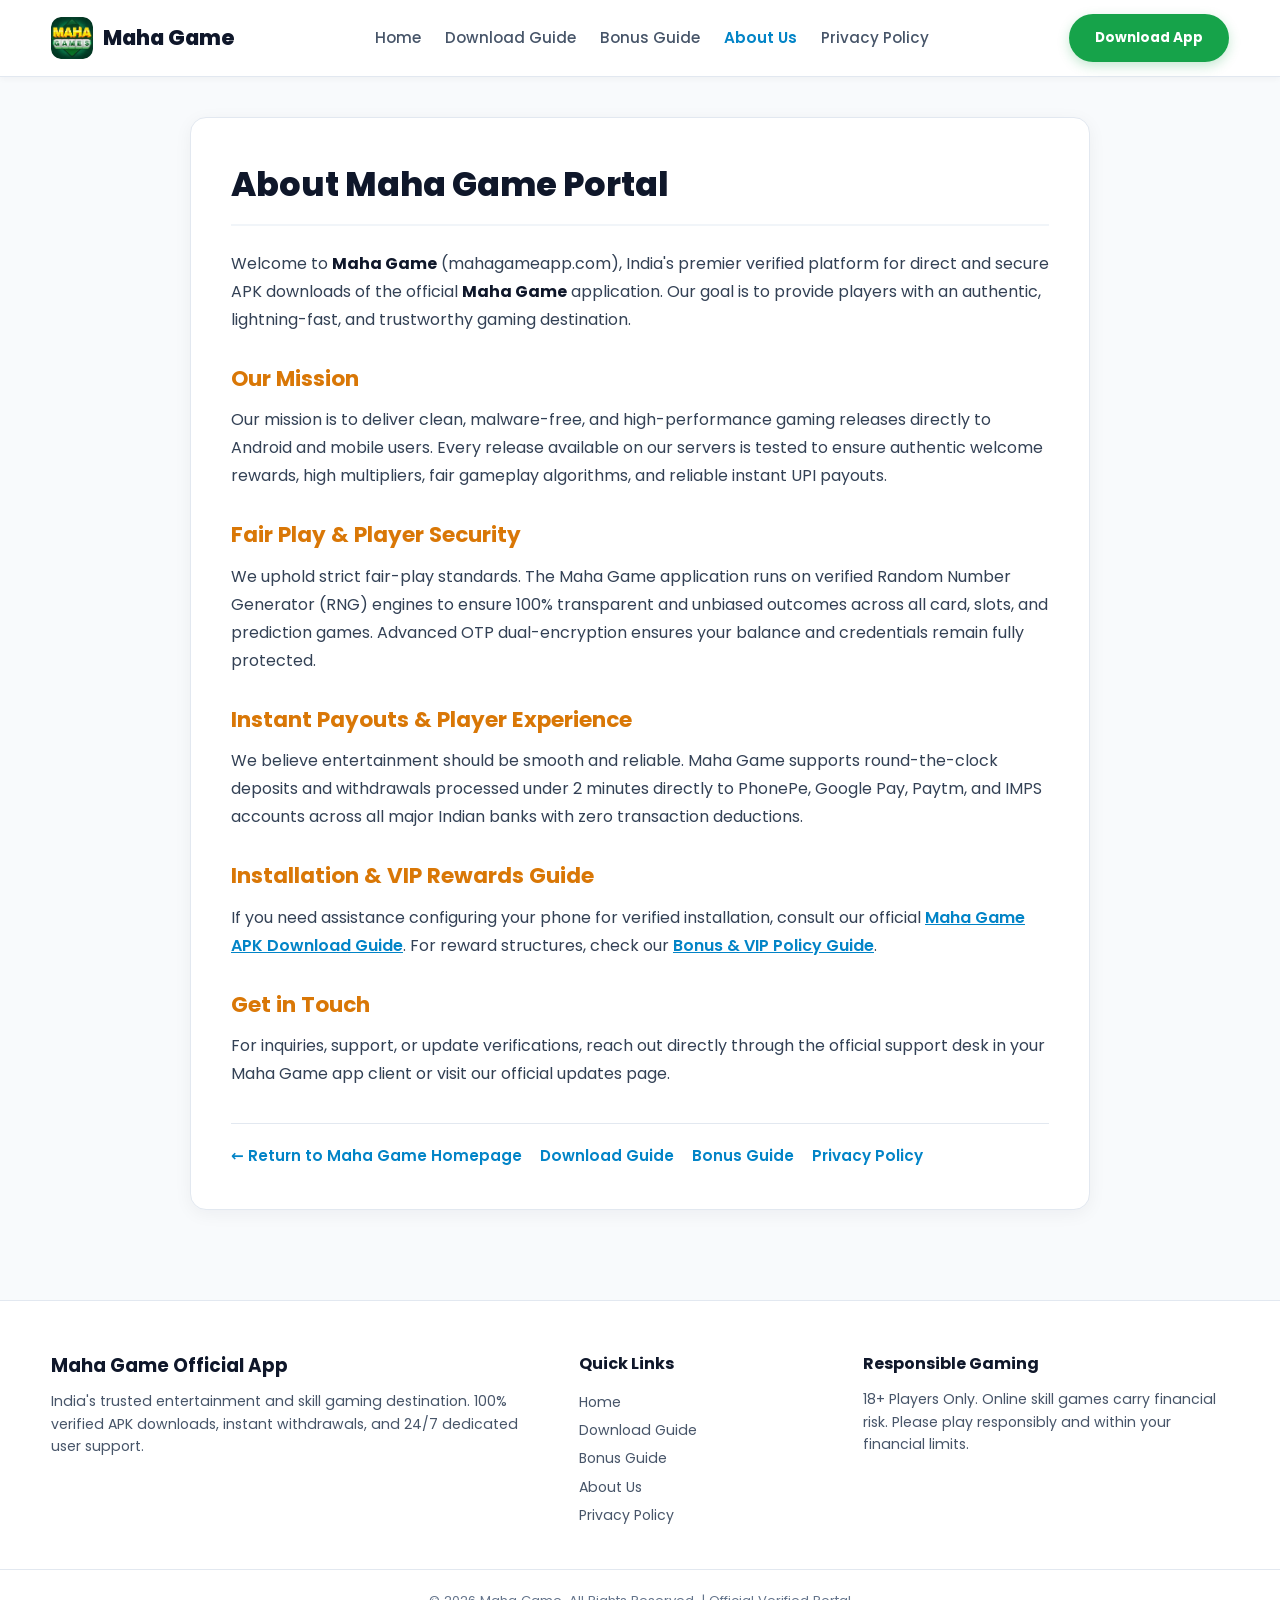
==== commit 13902ed6: "Update about.html" ====
--- a/about.html
+++ b/about.html
@@ -54,6 +54,24 @@
         .content-card strong {
             color: #0f172a;
         }
+        .back-nav-box {
+            margin-top: 35px;
+            padding-top: 20px;
+            border-top: 1px solid #e2e8f0;
+            display: flex;
+            gap: 18px;
+            flex-wrap: wrap;
+            align-items: center;
+        }
+        .back-nav-box a {
+            color: #0284c7;
+            font-weight: 600;
+            font-size: 0.95rem;
+            text-decoration: none;
+        }
+        .back-nav-box a:hover {
+            text-decoration: underline;
+        }
     </style>
 </head>
 <body>
@@ -67,9 +85,9 @@
             </a>
             <nav class="main-nav" id="mainNav">
                 <a href="index.html">Home</a>
-                <a href="index.html#download">Download APK</a>
-                <a href="index.html#games">Games</a>
-                <a href="about.html">About Us</a>
+                <a href="maha-game-download.html">Download Guide</a>
+                <a href="maha-game-bonus.html">Bonus Guide</a>
+                <a href="about.html" style="color: #0284c7; font-weight: 600;">About Us</a>
                 <a href="privacy.html">Privacy Policy</a>
             </nav>
             <div class="header-action">
@@ -95,8 +113,19 @@
             <h2>Instant Payouts & Player Experience</h2>
             <p>We believe entertainment should be smooth and reliable. Maha Game supports round-the-clock deposits and withdrawals processed under 2 minutes directly to PhonePe, Google Pay, Paytm, and IMPS accounts across all major Indian banks with zero transaction deductions.</p>
 
+            <h2>Installation & VIP Rewards Guide</h2>
+            <p>If you need assistance configuring your phone for verified installation, consult our official <a href="maha-game-download.html" style="color: #0284c7; font-weight: 600; text-decoration: underline;">Maha Game APK Download Guide</a>. For reward structures, check our <a href="maha-game-bonus.html" style="color: #0284c7; font-weight: 600; text-decoration: underline;">Bonus & VIP Policy Guide</a>.</p>
+
             <h2>Get in Touch</h2>
             <p>For inquiries, support, or update verifications, reach out directly through the official support desk in your Maha Game app client or visit our official updates page.</p>
+
+            <!-- Bottom Navigation / Back to Home -->
+            <div class="back-nav-box">
+                <a href="index.html">&larr; Return to Maha Game Homepage</a>
+                <a href="maha-game-download.html">Download Guide</a>
+                <a href="maha-game-bonus.html">Bonus Guide</a>
+                <a href="privacy.html">Privacy Policy</a>
+            </div>
         </div>
     </div>
 
@@ -111,7 +140,8 @@
                 <h4>Quick Links</h4>
                 <ul>
                     <li><a href="index.html">Home</a></li>
-                    <li><a href="index.html#download">Download APK</a></li>
+                    <li><a href="maha-game-download.html">Download Guide</a></li>
+                    <li><a href="maha-game-bonus.html">Bonus Guide</a></li>
                     <li><a href="about.html">About Us</a></li>
                     <li><a href="privacy.html">Privacy Policy</a></li>
                 </ul>
